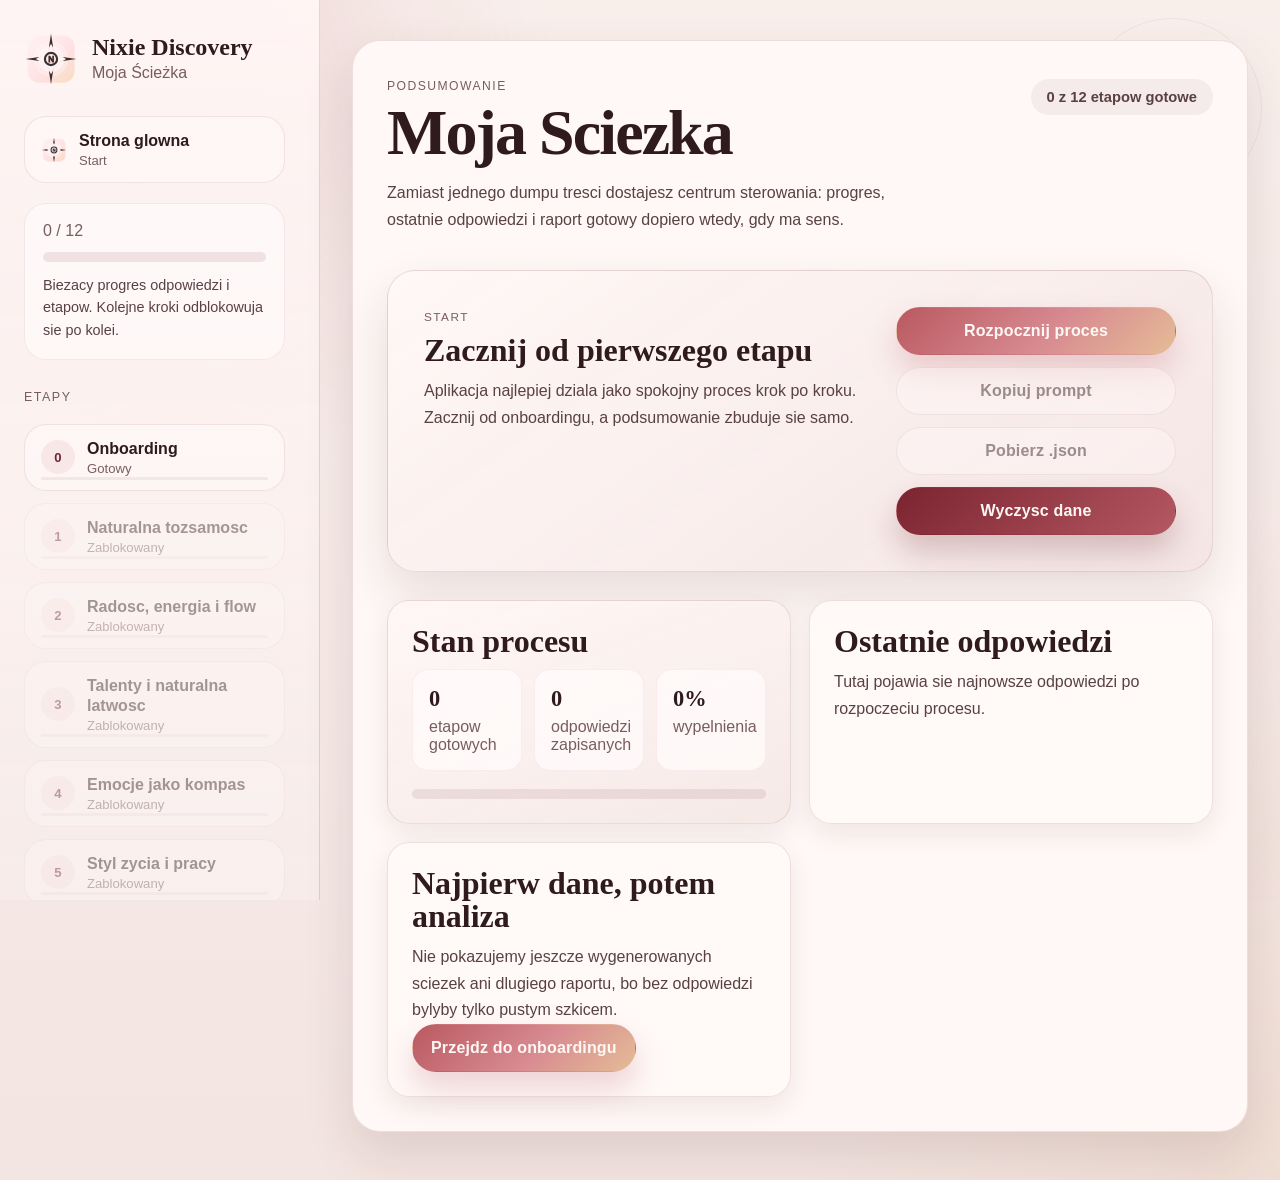
==== summary.html @ 57c24bb7 "feat: create content" ====
<!doctype html>
<html lang="pl">
  <head>
    <meta charset="utf-8" />
    <meta name="viewport" content="width=device-width, initial-scale=1" />
    <title>Podsumowanie | Nixie Discovery</title>
    <link rel="stylesheet" href="./assets/css/reset.css" />
    <link rel="stylesheet" href="./assets/css/tokens.css" />
    <link rel="stylesheet" href="./assets/css/layout.css" />
    <link rel="stylesheet" href="./assets/css/components.css" />
    <link rel="stylesheet" href="./assets/css/navigation.css" />
    <link rel="stylesheet" href="./assets/css/animations.css" />
  </head>
  <body>
    <div id="app">
      <aside class="sidebar" data-component="nav"></aside>
      <main class="main-content">
        <div class="container">
          <section id="phase-root"></section>
        </div>
      </main>
      <nav class="bottom-nav" data-component="nav-mobile"></nav>
    </div>
    <script type="module" src="./assets/js/summary-page.js"></script>
  </body>
</html>
---- assets/css/tokens.css ----
:root {
  --color-cream: #f7ece7;
  --color-ivory: #fff8f5;
  --color-blush: #f2d8d8;
  --color-rose: #d28a8f;
  --color-red: #ba5960;
  --color-burgundy: #6d2730;
  --color-espresso: #2f1a1e;
  --color-gold: #d7b48b;

  --bg-main:
    radial-gradient(circle at top left, rgba(210, 138, 143, 0.18), transparent 24%),
    radial-gradient(circle at bottom right, rgba(215, 180, 139, 0.16), transparent 28%),
    linear-gradient(180deg, #f8efeb 0%, #f6eae7 52%, #f3e5e1 100%);
  --bg-panel: rgba(255, 247, 245, 0.98);
  --bg-panel-strong: #fff8f6;
  --bg-editorial: linear-gradient(145deg, rgba(255, 248, 246, 1), rgba(244, 229, 228, 0.98));
  --bg-input: rgba(255, 252, 251, 0.96);
  --bg-muted: rgba(109, 39, 48, 0.055);

  --text-main: #2f1a1e;
  --text-subtle: #594143;
  --text-soft: #785d5f;
  --text-on-accent: #fff7f3;

  --border-soft: rgba(109, 39, 48, 0.16);
  --border-strong: rgba(109, 39, 48, 0.28);
  --border-accent: rgba(186, 89, 96, 0.38);

  --accent-primary: linear-gradient(135deg, #ba5960 0%, #d78990 54%, #e5bc97 100%);
  --accent-secondary: linear-gradient(135deg, rgba(242, 216, 216, 0.52), rgba(215, 180, 139, 0.2));
  --accent-danger: linear-gradient(135deg, #7b2430 0%, #b45863 100%);
  --focus-ring: rgba(186, 89, 96, 0.2);

  --radius-xl: 28px;
  --radius-lg: 22px;
  --radius-md: 16px;
  --radius-sm: 12px;
  --radius-pill: 999px;

  --shadow-card: 0 22px 50px rgba(63, 26, 31, 0.12);
  --shadow-soft: 0 10px 28px rgba(63, 26, 31, 0.08);
  --shadow-focus: 0 0 0 4px rgba(184, 75, 76, 0.14);

  --font-display: "Iowan Old Style", "Palatino Linotype", "Book Antiqua", Georgia, serif;
  --font-sans: "Avenir Next", "Segoe UI", "Helvetica Neue", Arial, sans-serif;

  --space-1: 4px;
  --space-2: 8px;
  --space-3: 12px;
  --space-4: 16px;
  --space-5: 20px;
  --space-6: 24px;
  --space-8: 32px;
  --space-10: 40px;
  --space-12: 48px;
  --space-16: 64px;

  --container-width: 1140px;
  --sidebar-width: 320px;
  --transition-fast: 160ms ease;
  --transition-standard: 240ms ease;
}

html,
body {
  min-height: 100%;
}

body {
  font-family: var(--font-sans);
  color: var(--text-main);
  background: var(--bg-main);
}
---- assets/css/layout.css ----
body::before,
body::after {
  content: "";
  position: fixed;
  pointer-events: none;
  z-index: 0;
}

body::before {
  inset: 0;
  background:
    radial-gradient(circle at 14% 12%, rgba(210, 138, 143, 0.16), transparent 28%),
    radial-gradient(circle at 82% 82%, rgba(215, 180, 139, 0.14), transparent 24%);
}

body::after {
  top: 18px;
  right: 18px;
  width: 180px;
  height: 180px;
  border-radius: 50%;
  border: 1px solid rgba(109, 39, 48, 0.08);
  opacity: 0.75;
}

#app {
  position: relative;
  z-index: 1;
  min-height: 100vh;
  display: grid;
  grid-template-columns: var(--sidebar-width) minmax(0, 1fr);
}

.sidebar {
  position: sticky;
  top: 0;
  height: 100dvh;
  padding: var(--space-8) var(--space-6);
  background: linear-gradient(180deg, rgba(255, 246, 245, 0.94), rgba(247, 236, 233, 0.9));
  border-right: 1px solid var(--border-soft);
  overflow-y: auto;
  overscroll-behavior: contain;
  scrollbar-gutter: stable;
}

.main-content {
  min-width: 0;
  padding: var(--space-10) var(--space-8) var(--space-12);
}

.container {
  width: min(100%, var(--container-width));
  margin: 0 auto;
}

.phase-shell,
.landing-shell {
  min-height: calc(100vh - 64px);
}

.landing-shell {
  display: grid;
  place-items: center;
  padding: 28px;
}

.landing-card {
  position: relative;
  overflow: hidden;
  width: min(100%, 760px);
  padding: clamp(28px, 5vw, 56px);
  border-radius: var(--radius-xl);
  background: var(--bg-editorial);
  border: 1px solid rgba(109, 39, 48, 0.14);
  box-shadow: var(--shadow-card);
  display: grid;
  gap: 28px;
}

.landing-card::before {
  content: "";
  position: absolute;
  inset: auto -8% -28% auto;
  width: 260px;
  height: 260px;
  border-radius: 50%;
  background: radial-gradient(circle, rgba(210, 138, 143, 0.18), transparent 72%);
}

.landing-hero {
  position: relative;
  display: grid;
  gap: 18px;
}

.eyebrow {
  margin: 0 0 10px;
  text-transform: uppercase;
  letter-spacing: 0.12em;
  font-size: 0.76rem;
  color: var(--text-soft);
}

.brand-mark {
  display: flex;
  align-items: center;
  gap: 18px;
}

.brand-mark img {
  width: 70px;
  height: 70px;
  flex: 0 0 auto;
}

.landing-card h1,
.phase-title-row h1,
.summary-header h1 {
  font-family: var(--font-display);
  letter-spacing: -0.03em;
}

.landing-card h1 {
  margin: 0;
  font-size: clamp(2.8rem, 7vw, 5rem);
  line-height: 0.93;
}

.landing-copy {
  max-width: 48ch;
  margin: 0;
  font-size: 1.05rem;
  line-height: 1.7;
  color: var(--text-subtle);
}

.landing-note {
  margin: 0;
  color: var(--color-burgundy);
  font-family: var(--font-display);
  font-size: 1.18rem;
}

.landing-actions {
  display: grid;
  grid-template-columns: repeat(2, minmax(0, 1fr));
  gap: 14px;
}

.landing-actions .button-hero:last-child {
  grid-column: 1 / -1;
}

.landing-course {
  padding: 18px 20px;
  border-radius: var(--radius-md);
  background: rgba(255, 249, 248, 0.72);
  border: 1px solid rgba(186, 89, 96, 0.1);
}

.landing-course strong {
  display: block;
  margin-bottom: 8px;
  font-size: 1rem;
}

.landing-course p {
  margin: 0;
  color: var(--text-subtle);
  line-height: 1.6;
  font-size: 0.95rem;
}

.phase-header {
  display: grid;
  gap: 16px;
  padding: 4px 0 12px;
}

.phase-title-row {
  display: flex;
  flex-wrap: wrap;
  justify-content: space-between;
  align-items: flex-start;
  gap: 20px;
}

.phase-title-row h1,
.summary-header h1 {
  margin: 0;
  font-size: clamp(2.5rem, 5vw, 4rem);
  line-height: 0.94;
}

.phase-subtitle,
.summary-subtitle {
  max-width: 62ch;
  margin: 0;
  color: var(--text-subtle);
  line-height: 1.7;
  font-size: 1rem;
}

.phase-grid,
.summary-grid,
.summary-collection {
  display: grid;
  gap: 18px;
}

.summary-grid {
  grid-template-columns: repeat(2, minmax(0, 1fr));
  align-items: start;
}

.summary-empty {
  padding: 28px;
  border-radius: var(--radius-lg);
  background: var(--bg-panel);
  box-shadow: var(--shadow-soft);
}

@media (max-width: 1023px) {
  #app {
    grid-template-columns: 1fr;
  }

  .sidebar {
    display: none;
  }

  .main-content {
    padding: 24px 16px 112px;
  }

  .summary-grid {
    grid-template-columns: 1fr;
  }
}

@media (max-width: 720px) {
  .landing-card {
    gap: 22px;
  }

  .landing-actions {
    grid-template-columns: 1fr;
  }

  .landing-actions .button-hero:last-child {
    grid-column: auto;
  }

  .phase-title-row {
    flex-direction: column;
  }
}
---- assets/css/components.css ----
.sr-only {
  position: absolute;
  width: 1px;
  height: 1px;
  padding: 0;
  margin: -1px;
  overflow: hidden;
  clip: rect(0, 0, 0, 0);
  white-space: nowrap;
  border: 0;
}

.button {
  display: inline-flex;
  align-items: center;
  justify-content: center;
  gap: 10px;
  min-height: 48px;
  padding: 0 18px;
  border: 1px solid transparent;
  border-radius: var(--radius-pill);
  font-weight: 700;
  letter-spacing: 0.01em;
  cursor: pointer;
  transition: transform var(--transition-fast), box-shadow var(--transition-fast),
    background var(--transition-fast), border-color var(--transition-fast), color var(--transition-fast);
  user-select: none;
}

.button:hover {
  transform: translateY(-1px);
}

.button:focus-visible {
  outline: none;
  box-shadow: var(--shadow-focus), var(--shadow-soft);
}

.button-primary {
  color: var(--text-on-accent);
  background: var(--accent-primary);
  box-shadow: 0 16px 30px rgba(186, 89, 96, 0.24);
}

.button-secondary {
  color: var(--text-main);
  background: rgba(255, 248, 248, 0.88);
  border-color: var(--border-soft);
}

.button-danger {
  color: var(--text-on-accent);
  background: var(--accent-danger);
  box-shadow: 0 16px 30px rgba(109, 39, 48, 0.24);
}

.button:disabled,
.button.is-disabled,
.button[aria-disabled="true"] {
  opacity: 0.45;
  pointer-events: none;
  box-shadow: none;
}

.button-compact {
  min-height: 40px;
  padding: 0 14px;
}

.button-hero {
  min-height: 56px;
  padding: 0 22px;
}

.phase-shell {
  align-items: start;
}

.phase-panel {
  display: grid;
  gap: 24px;
  padding: clamp(24px, 3vw, 34px);
  border-radius: var(--radius-xl);
  background: var(--bg-panel-strong);
  border: 1px solid rgba(109, 39, 48, 0.12);
  box-shadow: var(--shadow-card);
}

.progress-pill {
  display: inline-flex;
  align-items: center;
  gap: 8px;
  padding: 10px 16px;
  border-radius: var(--radius-pill);
  background: rgba(109, 39, 48, 0.06);
  color: var(--text-subtle);
  font-size: 0.92rem;
  font-weight: 600;
}

.progress-bar {
  width: 100%;
  height: 10px;
  border-radius: var(--radius-pill);
  overflow: hidden;
  background: rgba(109, 39, 48, 0.1);
}

.progress-bar > span {
  display: block;
  height: 100%;
  width: 0;
  border-radius: inherit;
  background: var(--accent-primary);
  transition: width var(--transition-standard);
}

.question-list {
  display: grid;
  gap: 18px;
}

.question-card,
.summary-card {
  position: relative;
  padding: 24px;
  border-radius: var(--radius-lg);
  border: 1px solid rgba(109, 39, 48, 0.12);
  box-shadow: var(--shadow-soft);
}

.question-card {
  background: var(--bg-panel-strong);
}

.info-card {
  background: linear-gradient(145deg, rgba(255, 245, 245, 0.97), rgba(246, 233, 229, 0.95));
}

.summary-card {
  background: rgba(255, 250, 249, 0.86);
}

.summary-hero-card {
  display: grid;
  grid-template-columns: minmax(0, 1.25fr) minmax(280px, 0.75fr);
  gap: 24px;
  padding: clamp(24px, 4vw, 36px);
  border-radius: var(--radius-xl);
  background: var(--bg-editorial);
  border: 1px solid rgba(109, 39, 48, 0.14);
  box-shadow: var(--shadow-card);
}

.summary-kicker,
.card-kicker {
  display: inline-block;
  margin-bottom: 10px;
  text-transform: uppercase;
  letter-spacing: 0.12em;
  font-size: 0.74rem;
  color: var(--text-soft);
}

.summary-hero-copy h2,
.summary-card h2,
.summary-empty h2 {
  margin: 0 0 12px;
  font-family: var(--font-display);
  font-size: clamp(1.4rem, 3vw, 2rem);
  line-height: 1.02;
}

.summary-hero-copy p,
.summary-card p,
.summary-empty p {
  margin: 0;
  color: var(--text-subtle);
  line-height: 1.65;
}

.summary-hero-actions {
  display: grid;
  gap: 12px;
  align-content: start;
}

.summary-screen .summary-grid {
  margin-top: 4px;
}

.summary-progress-card {
  background: linear-gradient(160deg, rgba(255, 247, 246, 0.98), rgba(245, 232, 229, 0.94));
}

.summary-stats {
  display: grid;
  grid-template-columns: repeat(3, minmax(0, 1fr));
  gap: 12px;
  margin-bottom: 18px;
}

.summary-stats div {
  padding: 16px;
  border-radius: var(--radius-md);
  background: rgba(255, 250, 250, 0.82);
  border: 1px solid rgba(186, 89, 96, 0.08);
}

.summary-stats strong {
  display: block;
  margin-bottom: 6px;
  font-size: 1.4rem;
  font-family: var(--font-display);
}

.summary-stats span,
.summary-item small {
  color: var(--text-soft);
}

.summary-empty-state,
.summary-recent-card,
.final-card {
  min-height: 100%;
}

.question-card.is-required-missing {
  outline: 3px solid rgba(184, 75, 76, 0.22);
  outline-offset: 4px;
}

.field-label {
  display: flex;
  align-items: baseline;
  justify-content: space-between;
  gap: 12px;
  margin-bottom: 12px;
  padding-right: 54px;
}

.field-label-text,
.field-label > span {
  font-size: 1rem;
  font-weight: 700;
  line-height: 1.35;
}

.field-label small {
  color: var(--text-soft);
  font-weight: 600;
  font-size: 0.8rem;
  text-transform: uppercase;
  letter-spacing: 0.08em;
}

.field-help {
  margin: 0 0 14px;
  color: var(--text-subtle);
  font-size: 0.96rem;
  line-height: 1.65;
}

.field-control {
  width: 100%;
  min-height: 54px;
  padding: 14px 16px;
  border-radius: var(--radius-md);
  border: 1px solid rgba(109, 39, 48, 0.16);
  background: var(--bg-input);
  color: var(--text-main);
  transition: border-color var(--transition-fast), box-shadow var(--transition-fast),
    background var(--transition-fast);
}

.field-control:hover {
  border-color: rgba(109, 39, 48, 0.26);
}

.field-control:focus,
.field-control:focus-visible {
  outline: none;
  border-color: var(--color-red);
  box-shadow: var(--shadow-focus);
}

textarea.field-control,
.prompt-output {
  min-height: 180px;
  resize: vertical;
}

select.field-control {
  appearance: none;
  -webkit-appearance: none;
  -moz-appearance: none;
  background-image:
    linear-gradient(45deg, transparent 50%, var(--color-burgundy) 50%),
    linear-gradient(135deg, var(--color-burgundy) 50%, transparent 50%);
  background-position:
    calc(100% - 22px) calc(50% - 3px),
    calc(100% - 16px) calc(50% - 3px);
  background-size: 6px 6px, 6px 6px;
  background-repeat: no-repeat;
  padding-right: 44px;
}

.choice-fieldset {
  margin: 0;
  padding: 0;
  border: 0;
}

.choice-group {
  display: grid;
  gap: 10px;
}

.choice-item {
  display: flex;
  align-items: flex-start;
  gap: 12px;
  padding: 14px 16px;
  border-radius: var(--radius-md);
  background: rgba(255, 250, 249, 0.88);
  border: 1px solid rgba(109, 39, 48, 0.12);
  transition: border-color var(--transition-fast), background var(--transition-fast),
    box-shadow var(--transition-fast), transform var(--transition-fast);
}

.choice-item:hover {
  transform: translateY(-1px);
  border-color: rgba(184, 75, 76, 0.34);
}

.choice-item:focus-within {
  border-color: var(--color-red);
  box-shadow: var(--shadow-focus);
}

.choice-item input {
  appearance: none;
  width: 20px;
  height: 20px;
  margin-top: 1px;
  flex: 0 0 auto;
  border: 1.5px solid rgba(109, 39, 48, 0.34);
  background: rgba(255, 255, 255, 0.96);
  box-shadow: inset 0 0 0 2px rgba(255, 255, 255, 0.96);
  transition: transform var(--transition-fast), background var(--transition-fast),
    border-color var(--transition-fast), box-shadow var(--transition-fast);
}

.choice-item input[type="radio"] {
  border-radius: 999px;
}

.choice-item input[type="checkbox"] {
  border-radius: 7px;
}

.choice-item input:checked {
  border-color: var(--color-red);
  background: linear-gradient(135deg, #d36d62, #e0b37f);
}

.choice-item input[type="checkbox"]:checked {
  box-shadow: inset 0 0 0 3px rgba(255, 255, 255, 0.94);
}

.choice-item input[type="radio"]:checked {
  box-shadow: inset 0 0 0 5px rgba(255, 255, 255, 0.94);
}

.choice-item[data-selected="true"] {
  border-color: rgba(186, 89, 96, 0.42);
  background: linear-gradient(180deg, rgba(255, 247, 246, 0.99), rgba(247, 234, 232, 0.97));
  box-shadow: 0 12px 24px rgba(109, 39, 48, 0.08);
}

.choice-item span {
  line-height: 1.5;
}

.field-status {
  min-height: 20px;
  margin-top: 10px;
  color: var(--text-soft);
  font-size: 0.82rem;
  opacity: 0;
  transition: opacity var(--transition-fast);
}

.field-status.is-visible {
  opacity: 1;
}

.copy-button {
  position: absolute;
  top: 18px;
  right: 18px;
  display: grid;
  place-items: center;
  width: 40px;
  height: 40px;
  padding: 0;
  border: 1px solid rgba(109, 39, 48, 0.08);
  border-radius: 50%;
  background: rgba(255, 249, 249, 0.86);
  color: var(--color-red);
  cursor: pointer;
  transition: transform var(--transition-fast), background var(--transition-fast),
    border-color var(--transition-fast), color var(--transition-fast);
}

.copy-button:hover {
  transform: translateY(-1px);
  border-color: rgba(184, 75, 76, 0.24);
  background: rgba(255, 255, 255, 0.96);
}

.copy-button:focus-visible {
  outline: none;
  box-shadow: var(--shadow-focus);
}

.copy-button.is-copied {
  color: var(--color-burgundy);
}

.copy-hint {
  position: absolute;
  top: 18px;
  right: 66px;
  padding: 8px 12px;
  border-radius: var(--radius-pill);
  background: rgba(255, 248, 248, 0.96);
  border: 1px solid rgba(184, 75, 76, 0.18);
  color: var(--color-red);
  font-size: 0.8rem;
  font-weight: 700;
  box-shadow: var(--shadow-soft);
  transition: opacity 180ms ease, transform 180ms ease;
}

.copy-hint.is-hidden {
  opacity: 0;
  transform: translateX(4px);
}

.copy-icon {
  width: 16px;
  height: 16px;
  fill: currentColor;
}

.rating-control {
  display: grid;
  gap: 12px;
}

.rating-range {
  padding: 8px 0;
  accent-color: var(--color-red);
}

.rating-scale {
  display: flex;
  align-items: center;
  justify-content: space-between;
  color: var(--text-soft);
  font-size: 0.92rem;
}

.rating-scale strong {
  display: inline-grid;
  place-items: center;
  min-width: 46px;
  min-height: 36px;
  border-radius: var(--radius-pill);
  background: rgba(255, 255, 255, 0.9);
  color: var(--text-main);
}

.phase-actions,
.summary-toolbar {
  display: flex;
  flex-wrap: wrap;
  gap: 12px;
}

.generated-section {
  display: grid;
  gap: 18px;
}

.report-box {
  margin: 0;
  white-space: pre-wrap;
  font-family: var(--font-sans);
  line-height: 1.65;
  color: var(--text-subtle);
}

.summary-detail {
  margin-top: 14px;
}

.summary-detail summary {
  cursor: pointer;
  font-weight: 700;
  color: var(--text-main);
}

.summary-detail[open] summary {
  margin-bottom: 14px;
}

.card-header {
  display: flex;
  justify-content: space-between;
  gap: 16px;
  align-items: flex-start;
}

.summary-item {
  padding: 14px 0;
  border-top: 1px solid rgba(109, 39, 48, 0.1);
}

.summary-item:first-child {
  border-top: 0;
  padding-top: 0;
}

.summary-item h3 {
  margin: 0 0 6px;
  font-size: 0.98rem;
}

.summary-item p {
  margin: 0 0 6px;
  color: var(--text-subtle);
  line-height: 1.6;
  white-space: pre-wrap;
}

.summary-empty-copy,
.soft-warning {
  color: var(--text-soft);
  line-height: 1.6;
}

.summary-count {
  color: var(--text-soft);
}

.path-card,
.final-card {
  display: grid;
  gap: 12px;
}

.path-card ul,
.final-card ul,
.generated-card ul {
  margin: 0;
  padding-left: 20px;
  color: var(--text-subtle);
  line-height: 1.6;
}

.path-card-header {
  display: flex;
  justify-content: space-between;
  gap: 14px;
  align-items: flex-start;
}

.score-badge {
  display: inline-flex;
  align-items: center;
  justify-content: center;
  min-width: 44px;
  min-height: 44px;
  padding: 0 12px;
  border-radius: var(--radius-pill);
  background: rgba(210, 138, 143, 0.16);
  color: var(--color-burgundy);
  font-weight: 700;
}

@media (max-width: 900px) {
  .summary-hero-card {
    grid-template-columns: 1fr;
  }

  .summary-stats {
    grid-template-columns: 1fr;
  }

  .card-header {
    flex-direction: column;
  }
}
---- assets/css/navigation.css ----
.sidebar-nav {
  display: grid;
  gap: 12px;
}

.sidebar-brand {
  display: grid;
  grid-template-columns: 54px minmax(0, 1fr);
  gap: 14px;
  align-items: center;
  margin-bottom: 18px;
}

.sidebar-brand strong {
  display: block;
  font-family: var(--font-display);
  font-size: 1.5rem;
}

.sidebar-brand span {
  color: var(--text-soft);
  line-height: 1.5;
}

.nav-brand-logo {
  width: 54px;
  height: 54px;
  flex: 0 0 auto;
}

.nav-brand-logo-inline {
  width: 26px;
  height: 26px;
}

.nav-section-title {
  margin: 18px 0 8px;
  color: var(--text-soft);
  font-size: 0.78rem;
  text-transform: uppercase;
  letter-spacing: 0.12em;
}

.nav-link {
  position: relative;
  display: flex;
  align-items: center;
  gap: 12px;
  min-height: 66px;
  padding: 14px 16px;
  border-radius: var(--radius-lg);
  color: var(--text-main);
  background: rgba(255, 248, 248, 0.78);
  border: 1px solid rgba(109, 39, 48, 0.1);
  transition: transform var(--transition-fast), border-color var(--transition-fast),
    background var(--transition-fast), box-shadow var(--transition-fast);
}

.nav-link:hover {
  transform: translateY(-1px);
  border-color: rgba(184, 75, 76, 0.22);
  box-shadow: var(--shadow-soft);
}

.nav-link:focus-visible {
  outline: none;
  box-shadow: var(--shadow-focus), var(--shadow-soft);
}

.nav-link.is-active {
  background: linear-gradient(135deg, rgba(255, 248, 247, 0.99), rgba(245, 233, 231, 0.97));
  border-color: rgba(186, 89, 96, 0.24);
}

.nav-link.is-ready .nav-index {
  background: rgba(242, 216, 216, 0.52);
}

.nav-link.is-disabled {
  opacity: 0.42;
  pointer-events: none;
}

.nav-link-home {
  justify-content: flex-start;
}

.nav-index {
  display: grid;
  place-items: center;
  width: 34px;
  height: 34px;
  flex: 0 0 auto;
  border-radius: 50%;
  background: rgba(210, 138, 143, 0.14);
  color: var(--color-burgundy);
  font-size: 0.82rem;
  font-weight: 800;
}

.nav-copy {
  display: grid;
  gap: 2px;
  min-width: 0;
  flex: 1 1 auto;
}

.nav-title {
  min-width: 0;
  font-weight: 700;
  line-height: 1.25;
}

.nav-meta {
  color: var(--text-soft);
  font-size: 0.82rem;
}

.nav-progress {
  position: absolute;
  left: 16px;
  right: 16px;
  bottom: 10px;
  height: 3px;
  overflow: hidden;
  border-radius: var(--radius-pill);
  background: rgba(109, 39, 48, 0.08);
}

.nav-progress > span {
  display: block;
  width: 0;
  height: 100%;
  border-radius: inherit;
  background: var(--accent-primary);
  transition: width var(--transition-standard);
}

.sidebar-progress {
  display: grid;
  gap: 12px;
  margin-top: 8px;
  padding: 18px;
  border-radius: var(--radius-lg);
  background: rgba(255, 249, 249, 0.82);
  border: 1px solid rgba(109, 39, 48, 0.08);
}

.sidebar-hint {
  margin: 0;
  color: var(--text-subtle);
  font-size: 0.9rem;
  line-height: 1.55;
}

.bottom-nav {
  display: none;
}

@media (max-width: 1023px) {
  .bottom-nav {
    position: fixed;
    left: 0;
    right: 0;
    bottom: 0;
    display: block;
    padding: 0;
    z-index: 30;
  }

  .mobile-nav {
    display: grid;
    gap: 10px;
    padding: 10px 10px max(10px, env(safe-area-inset-bottom));
    border-radius: 24px 24px 0 0;
    background: rgba(255, 247, 247, 0.97);
    border-top: 1px solid rgba(109, 39, 48, 0.12);
    box-shadow: 0 -16px 34px rgba(63, 26, 31, 0.12);
  }

  .mobile-nav-bar {
    display: grid;
    grid-template-columns: auto minmax(0, 1fr) auto;
    gap: 12px;
    align-items: center;
  }

  .mobile-home-link {
    display: grid;
    place-items: center;
    width: 42px;
    height: 42px;
    border-radius: 50%;
    background: rgba(210, 138, 143, 0.12);
    border: 1px solid rgba(109, 39, 48, 0.08);
  }

  .mobile-nav-current {
    display: grid;
    gap: 2px;
    min-width: 0;
  }

  .mobile-nav-current strong {
    font-size: 1rem;
    line-height: 1.2;
  }

  .mobile-nav-current span,
  .mobile-nav-eyebrow {
    color: var(--text-soft);
    font-size: 0.8rem;
  }

  .mobile-nav-eyebrow {
    text-transform: uppercase;
    letter-spacing: 0.12em;
  }

  .mobile-nav-toggle {
    display: grid;
    place-items: center;
    width: 44px;
    height: 44px;
    border: 1px solid rgba(109, 39, 48, 0.08);
    border-radius: 50%;
    background: rgba(255, 249, 249, 0.9);
    color: var(--color-burgundy);
    cursor: pointer;
  }

  .mobile-nav-toggle:focus-visible {
    outline: none;
    box-shadow: var(--shadow-focus);
  }

  .mobile-nav-toggle .nav-chevron {
    width: 22px;
    height: 22px;
    fill: currentColor;
    transition: transform var(--transition-standard);
  }

  .mobile-nav[data-open="true"] .mobile-nav-toggle .nav-chevron {
    transform: rotate(180deg);
  }

  .mobile-nav-progress {
    width: 100%;
    height: 4px;
    border-radius: var(--radius-pill);
    overflow: hidden;
    background: rgba(109, 39, 48, 0.08);
  }

  .mobile-nav-progress > span {
    display: block;
    height: 100%;
    width: 0;
    background: var(--accent-primary);
    transition: width var(--transition-standard);
  }

  .mobile-nav-drawer {
    display: grid;
    gap: 8px;
    overflow: hidden;
    max-height: 0;
    opacity: 0;
    transform: translateY(8px);
    transition: opacity var(--transition-standard), transform var(--transition-standard), max-height var(--transition-standard);
  }

  .mobile-nav[data-open="true"] .mobile-nav-drawer {
    max-height: 420px;
    opacity: 1;
    transform: translateY(0);
    overflow-y: auto;
  }

  .mobile-nav-drawer .nav-link {
    min-height: 58px;
    padding: 12px 14px;
  }

  .mobile-nav-drawer .nav-progress {
    bottom: 6px;
  }

  .mobile-nav-drawer .nav-copy {
    padding-bottom: 4px;
  }
}
---- assets/css/animations.css ----
.fade-in-up {
  animation: fade-in-up 320ms ease both;
}

.fade-in-stagger > * {
  animation: fade-in-up 320ms ease both;
}

.fade-in-stagger > *:nth-child(1) { animation-delay: 40ms; }
.fade-in-stagger > *:nth-child(2) { animation-delay: 80ms; }
.fade-in-stagger > *:nth-child(3) { animation-delay: 120ms; }
.fade-in-stagger > *:nth-child(4) { animation-delay: 160ms; }
.fade-in-stagger > *:nth-child(5) { animation-delay: 200ms; }

@keyframes fade-in-up {
  from {
    opacity: 0;
    transform: translateY(10px);
  }
  to {
    opacity: 1;
    transform: translateY(0);
  }
}

@media (prefers-reduced-motion: reduce) {
  *,
  *::before,
  *::after {
    animation-duration: 0.01ms !important;
    animation-iteration-count: 1 !important;
    transition-duration: 0.01ms !important;
    scroll-behavior: auto !important;
  }
}
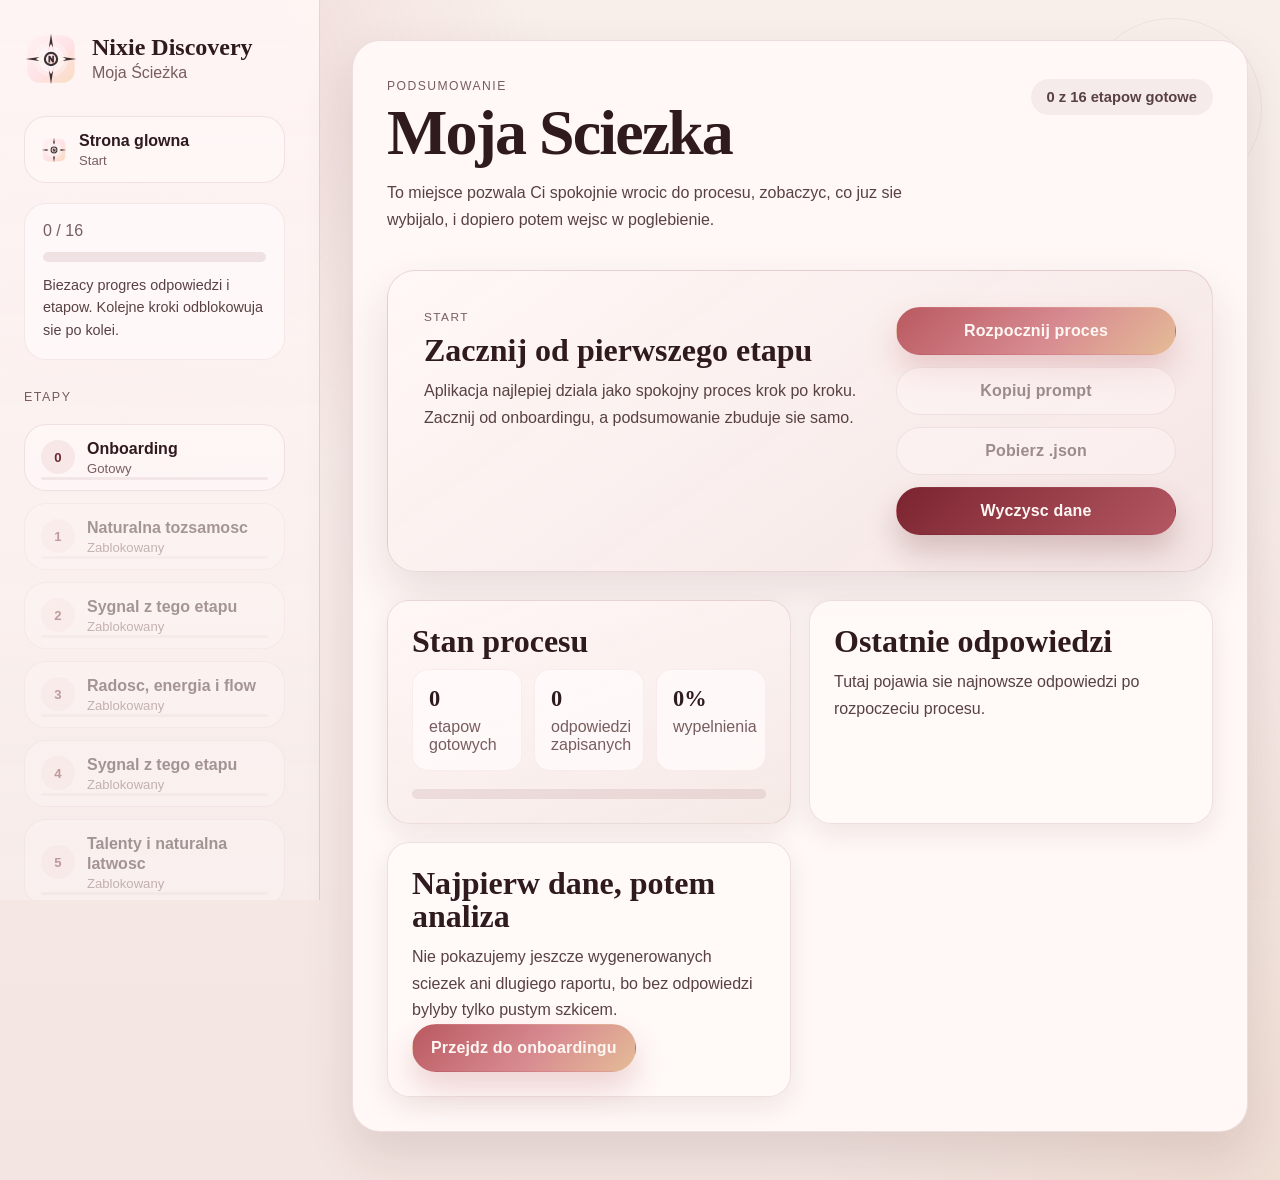
==== commit 339dfe8b: "feat: improve content" ====
--- a/summary.html
+++ b/summary.html
@@ -3,7 +3,9 @@
   <head>
     <meta charset="utf-8" />
     <meta name="viewport" content="width=device-width, initial-scale=1" />
+    <meta name="theme-color" content="#FFF3F4" />
     <title>Podsumowanie | Nixie Discovery</title>
+    <link rel="icon" href="./assets/logo.svg" type="image/svg+xml" sizes="any" />
     <link rel="stylesheet" href="./assets/css/reset.css" />
     <link rel="stylesheet" href="./assets/css/tokens.css" />
     <link rel="stylesheet" href="./assets/css/layout.css" />
--- a/assets/css/components.css
+++ b/assets/css/components.css
@@ -489,8 +489,65 @@
   gap: 12px;
 }
 
+.phase-actions [data-next-phase] {
+  margin-left: auto;
+}
+
 .generated-section {
   display: grid;
+  gap: 18px;
+}
+
+.final-tabs-shell {
+  display: grid;
+  gap: 18px;
+  grid-column: 1 / -1;
+}
+
+.final-tabs {
+  display: inline-flex;
+  flex-wrap: wrap;
+  gap: 10px;
+  padding: 8px;
+  border-radius: var(--radius-lg);
+  background: rgba(255, 246, 245, 0.82);
+  border: 1px solid rgba(109, 39, 48, 0.08);
+}
+
+.final-tab-button {
+  display: inline-flex;
+  align-items: center;
+  justify-content: center;
+  min-height: 44px;
+  padding: 0 16px;
+  border: 0;
+  border-radius: var(--radius-pill);
+  background: transparent;
+  color: var(--text-soft);
+  font-weight: 700;
+  cursor: pointer;
+  transition: background var(--transition-fast), color var(--transition-fast), box-shadow var(--transition-fast);
+}
+
+.final-tab-button[data-active="true"] {
+  background: rgba(255, 255, 255, 0.95);
+  color: var(--text-main);
+  box-shadow: var(--shadow-soft);
+}
+
+.final-tab-button:focus-visible {
+  outline: none;
+  box-shadow: var(--shadow-focus);
+}
+
+.final-tab-panel {
+  display: grid;
+  gap: 18px;
+}
+
+.final-report-grid {
+  display: grid;
+  grid-template-columns: repeat(2, minmax(0, 1fr));
   gap: 18px;
 }
 
@@ -561,13 +618,24 @@
   gap: 12px;
 }
 
+.checkpoint-card {
+  background: linear-gradient(180deg, rgba(255, 249, 248, 0.95), rgba(249, 239, 236, 0.9));
+}
+
 .path-card ul,
 .final-card ul,
-.generated-card ul {
+.generated-card ul,
+.checkpoint-card ul {
   margin: 0;
   padding-left: 20px;
   color: var(--text-subtle);
   line-height: 1.6;
+}
+
+.summary-card h3,
+.path-card h3 {
+  margin: 0 0 8px;
+  font-size: 1rem;
 }
 
 .path-card-header {
@@ -581,13 +649,39 @@
   display: inline-flex;
   align-items: center;
   justify-content: center;
-  min-width: 44px;
+  min-width: 120px;
   min-height: 44px;
   padding: 0 12px;
   border-radius: var(--radius-pill);
   background: rgba(210, 138, 143, 0.16);
   color: var(--color-burgundy);
   font-weight: 700;
+  font-size: 0.82rem;
+  text-align: center;
+  line-height: 1.3;
+}
+
+.experiment-days {
+  display: grid;
+  gap: 12px;
+  margin: 0;
+  padding-left: 20px;
+}
+
+.experiment-days li {
+  display: grid;
+  gap: 6px;
+}
+
+.experiment-days span,
+.experiment-days small {
+  color: var(--text-subtle);
+  line-height: 1.55;
+}
+
+.final-toolbar {
+  padding-top: 8px;
+  border-top: 1px solid rgba(109, 39, 48, 0.08);
 }
 
 @media (max-width: 900px) {
@@ -602,4 +696,8 @@
   .card-header {
     flex-direction: column;
   }
-}
+
+  .final-report-grid {
+    grid-template-columns: 1fr;
+  }
+}
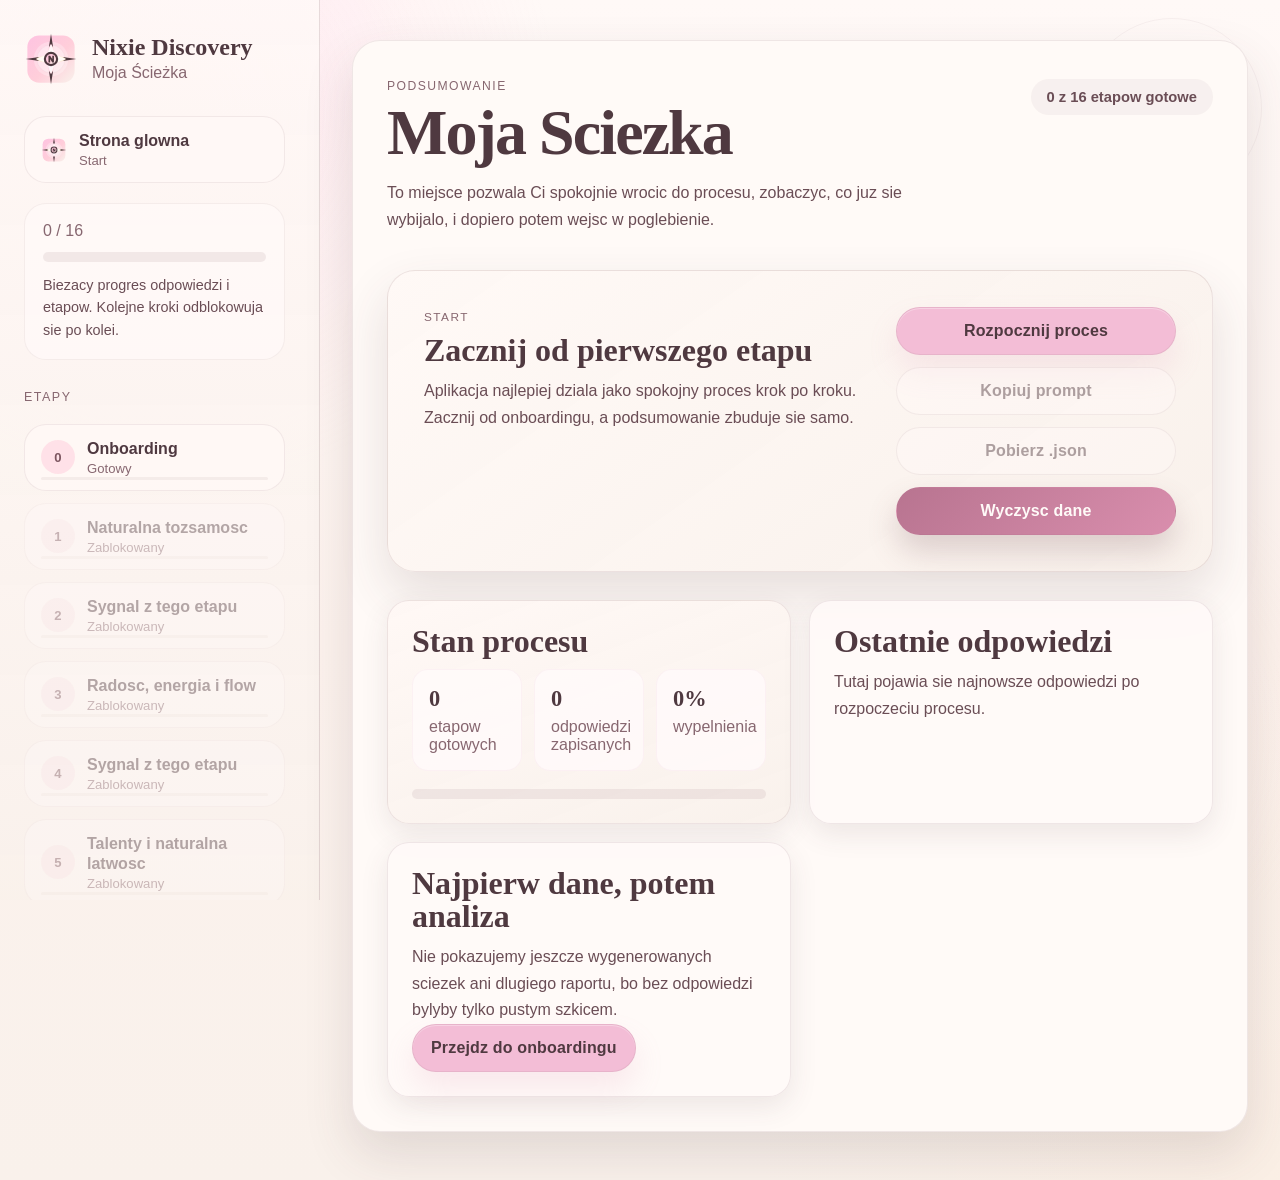
==== commit 16b0f9b6: "feat: change palette color" ====
--- a/summary.html
+++ b/summary.html
@@ -3,7 +3,7 @@
   <head>
     <meta charset="utf-8" />
     <meta name="viewport" content="width=device-width, initial-scale=1" />
-    <meta name="theme-color" content="#FFF3F4" />
+    <meta name="theme-color" content="#FFF9F6" />
     <title>Podsumowanie | Nixie Discovery</title>
     <link rel="icon" href="./assets/logo.svg" type="image/svg+xml" sizes="any" />
     <link rel="stylesheet" href="./assets/css/reset.css" />
--- a/assets/css/tokens.css
+++ b/assets/css/tokens.css
@@ -1,36 +1,62 @@
 :root {
-  --color-cream: #f7ece7;
-  --color-ivory: #fff8f5;
-  --color-blush: #f2d8d8;
-  --color-rose: #d28a8f;
-  --color-red: #ba5960;
-  --color-burgundy: #6d2730;
-  --color-espresso: #2f1a1e;
-  --color-gold: #d7b48b;
+  --color-cream: #f9f1eb;
+  --color-ivory: #fff9f6;
+  --color-blush: #ffceda;
+  --color-rose: #f3bdd6;
+  --color-red: #d98ead;
+  --color-burgundy: #7d5660;
+  --color-espresso: #4f3940;
+  --color-gold: #fef1c8;
+
+  --rgb-accent: 217, 142, 173;
+  --rgb-accent-soft: 254, 195, 225;
+  --rgb-accent-soft-2: 255, 206, 218;
+  --rgb-warm: 255, 231, 207;
+  --rgb-ink: 79, 57, 64;
+  --rgb-ink-strong: 125, 86, 96;
 
   --bg-main:
-    radial-gradient(circle at top left, rgba(210, 138, 143, 0.18), transparent 24%),
-    radial-gradient(circle at bottom right, rgba(215, 180, 139, 0.16), transparent 28%),
-    linear-gradient(180deg, #f8efeb 0%, #f6eae7 52%, #f3e5e1 100%);
-  --bg-panel: rgba(255, 247, 245, 0.98);
-  --bg-panel-strong: #fff8f6;
-  --bg-editorial: linear-gradient(145deg, rgba(255, 248, 246, 1), rgba(244, 229, 228, 0.98));
-  --bg-input: rgba(255, 252, 251, 0.96);
-  --bg-muted: rgba(109, 39, 48, 0.055);
+    radial-gradient(circle at top left, rgba(var(--rgb-accent-soft), 0.26), transparent 24%),
+    radial-gradient(circle at bottom right, rgba(var(--rgb-warm), 0.22), transparent 30%),
+    linear-gradient(180deg, #fff9f7 0%, #fcf2ed 54%, #f9f1eb 100%);
+  --bg-panel: rgba(255, 249, 246, 0.98);
+  --bg-panel-strong: #fffaf7;
+  --bg-editorial: linear-gradient(145deg, rgba(255, 249, 246, 1), rgba(249, 241, 235, 0.98));
+  --bg-input: rgba(255, 252, 249, 0.96);
+  --bg-muted: rgba(var(--rgb-ink), 0.055);
 
-  --text-main: #2f1a1e;
-  --text-subtle: #594143;
-  --text-soft: #785d5f;
-  --text-on-accent: #fff7f3;
+  --text-main: #4f3940;
+  --text-subtle: #6a4d55;
+  --text-soft: #876770;
+  --text-on-accent: #fffaf8;
 
-  --border-soft: rgba(109, 39, 48, 0.16);
-  --border-strong: rgba(109, 39, 48, 0.28);
-  --border-accent: rgba(186, 89, 96, 0.38);
+  --border-soft: rgba(var(--rgb-ink-strong), 0.18);
+  --border-strong: rgba(var(--rgb-ink-strong), 0.32);
+  --border-accent: rgba(var(--rgb-accent), 0.38);
 
-  --accent-primary: linear-gradient(135deg, #ba5960 0%, #d78990 54%, #e5bc97 100%);
-  --accent-secondary: linear-gradient(135deg, rgba(242, 216, 216, 0.52), rgba(215, 180, 139, 0.2));
-  --accent-danger: linear-gradient(135deg, #7b2430 0%, #b45863 100%);
-  --focus-ring: rgba(186, 89, 96, 0.2);
+  --accent-primary: linear-gradient(135deg, #d98ead 0%, #fec3e1 48%, #ffe7cf 100%);
+  --accent-secondary: linear-gradient(135deg, rgba(var(--rgb-accent-soft-2), 0.56), rgba(var(--rgb-warm), 0.3));
+  --accent-danger: linear-gradient(135deg, #b87490 0%, #d98ead 100%);
+  --focus-ring: rgba(var(--rgb-accent), 0.22);
+
+  --surface-soft: rgba(var(--rgb-ink-strong), 0.06);
+  --surface-soft-strong: rgba(var(--rgb-ink-strong), 0.1);
+  --surface-accent-soft: rgba(var(--rgb-accent), 0.08);
+  --surface-accent: rgba(var(--rgb-accent), 0.14);
+  --surface-accent-strong: rgba(var(--rgb-accent), 0.18);
+  --surface-warm: rgba(var(--rgb-warm), 0.5);
+  --surface-page: rgba(255, 249, 248, 0.82);
+  --surface-page-strong: rgba(255, 247, 244, 0.94);
+  --surface-page-soft: rgba(255, 249, 247, 0.72);
+  --surface-white: rgba(255, 250, 249, 0.86);
+  --surface-white-strong: rgba(255, 250, 250, 0.82);
+
+  --outline-accent: rgba(var(--rgb-accent), 0.24);
+  --outline-accent-strong: rgba(var(--rgb-accent), 0.34);
+
+  --color-accent: var(--color-red);
+  --color-primary: var(--color-red);
+  --color-secondary: #ffe7cf;
 
   --radius-xl: 28px;
   --radius-lg: 22px;
@@ -38,9 +64,9 @@
   --radius-sm: 12px;
   --radius-pill: 999px;
 
-  --shadow-card: 0 22px 50px rgba(63, 26, 31, 0.12);
-  --shadow-soft: 0 10px 28px rgba(63, 26, 31, 0.08);
-  --shadow-focus: 0 0 0 4px rgba(184, 75, 76, 0.14);
+  --shadow-card: 0 22px 50px rgba(var(--rgb-ink), 0.14);
+  --shadow-soft: 0 10px 28px rgba(var(--rgb-ink), 0.1);
+  --shadow-focus: 0 0 0 4px rgba(var(--rgb-accent), 0.16);
 
   --font-display: "Iowan Old Style", "Palatino Linotype", "Book Antiqua", Georgia, serif;
   --font-sans: "Avenir Next", "Segoe UI", "Helvetica Neue", Arial, sans-serif;
--- a/assets/css/layout.css
+++ b/assets/css/layout.css
@@ -9,8 +9,8 @@
 body::before {
   inset: 0;
   background:
-    radial-gradient(circle at 14% 12%, rgba(210, 138, 143, 0.16), transparent 28%),
-    radial-gradient(circle at 82% 82%, rgba(215, 180, 139, 0.14), transparent 24%);
+    radial-gradient(circle at 14% 12%, rgba(var(--rgb-accent-soft), 0.22), transparent 28%),
+    radial-gradient(circle at 82% 82%, rgba(var(--rgb-warm), 0.2), transparent 24%);
 }
 
 body::after {
@@ -19,7 +19,7 @@
   width: 180px;
   height: 180px;
   border-radius: 50%;
-  border: 1px solid rgba(109, 39, 48, 0.08);
+  border: 1px solid rgba(var(--rgb-ink-strong), 0.08);
   opacity: 0.75;
 }
 
@@ -36,7 +36,7 @@
   top: 0;
   height: 100dvh;
   padding: var(--space-8) var(--space-6);
-  background: linear-gradient(180deg, rgba(255, 246, 245, 0.94), rgba(247, 236, 233, 0.9));
+  background: linear-gradient(180deg, rgba(255, 248, 246, 0.94), rgba(249, 241, 235, 0.9));
   border-right: 1px solid var(--border-soft);
   overflow-y: auto;
   overscroll-behavior: contain;
@@ -71,7 +71,7 @@
   padding: clamp(28px, 5vw, 56px);
   border-radius: var(--radius-xl);
   background: var(--bg-editorial);
-  border: 1px solid rgba(109, 39, 48, 0.14);
+  border: 1px solid rgba(var(--rgb-ink-strong), 0.14);
   box-shadow: var(--shadow-card);
   display: grid;
   gap: 28px;
@@ -84,7 +84,7 @@
   width: 260px;
   height: 260px;
   border-radius: 50%;
-  background: radial-gradient(circle, rgba(210, 138, 143, 0.18), transparent 72%);
+  background: radial-gradient(circle, rgba(var(--rgb-accent-soft), 0.24), transparent 72%);
 }
 
 .landing-hero {
@@ -154,8 +154,8 @@
 .landing-course {
   padding: 18px 20px;
   border-radius: var(--radius-md);
-  background: rgba(255, 249, 248, 0.72);
-  border: 1px solid rgba(186, 89, 96, 0.1);
+  background: var(--surface-page-soft);
+  border: 1px solid rgba(var(--rgb-accent), 0.1);
 }
 
 .landing-course strong {
--- a/assets/css/components.css
+++ b/assets/css/components.css
@@ -37,21 +37,26 @@
 }
 
 .button-primary {
-  color: var(--text-on-accent);
-  background: var(--accent-primary);
-  box-shadow: 0 16px 30px rgba(186, 89, 96, 0.24);
+  color: var(--text-main);
+  background: var(--color-rose);
+  border-color: rgba(var(--rgb-ink-strong), 0.1);
+  box-shadow: 0 16px 30px rgba(var(--rgb-accent), 0.16), inset 0 1px 0 rgba(255, 255, 255, 0.32);
+}
+
+.button-primary:hover {
+  background: #efb7d2;
 }
 
 .button-secondary {
   color: var(--text-main);
-  background: rgba(255, 248, 248, 0.88);
+  background: rgba(255, 249, 247, 0.88);
   border-color: var(--border-soft);
 }
 
 .button-danger {
   color: var(--text-on-accent);
   background: var(--accent-danger);
-  box-shadow: 0 16px 30px rgba(109, 39, 48, 0.24);
+  box-shadow: 0 16px 30px rgba(var(--rgb-ink-strong), 0.24);
 }
 
 .button:disabled,
@@ -82,7 +87,7 @@
   padding: clamp(24px, 3vw, 34px);
   border-radius: var(--radius-xl);
   background: var(--bg-panel-strong);
-  border: 1px solid rgba(109, 39, 48, 0.12);
+  border: 1px solid rgba(var(--rgb-ink-strong), 0.12);
   box-shadow: var(--shadow-card);
 }
 
@@ -92,7 +97,7 @@
   gap: 8px;
   padding: 10px 16px;
   border-radius: var(--radius-pill);
-  background: rgba(109, 39, 48, 0.06);
+  background: var(--surface-soft);
   color: var(--text-subtle);
   font-size: 0.92rem;
   font-weight: 600;
@@ -103,7 +108,7 @@
   height: 10px;
   border-radius: var(--radius-pill);
   overflow: hidden;
-  background: rgba(109, 39, 48, 0.1);
+  background: var(--surface-soft-strong);
 }
 
 .progress-bar > span {
@@ -125,7 +130,7 @@
   position: relative;
   padding: 24px;
   border-radius: var(--radius-lg);
-  border: 1px solid rgba(109, 39, 48, 0.12);
+  border: 1px solid rgba(var(--rgb-ink-strong), 0.12);
   box-shadow: var(--shadow-soft);
 }
 
@@ -134,11 +139,11 @@
 }
 
 .info-card {
-  background: linear-gradient(145deg, rgba(255, 245, 245, 0.97), rgba(246, 233, 229, 0.95));
+  background: linear-gradient(145deg, rgba(255, 247, 244, 0.97), rgba(249, 241, 235, 0.95));
 }
 
 .summary-card {
-  background: rgba(255, 250, 249, 0.86);
+  background: var(--surface-white);
 }
 
 .summary-hero-card {
@@ -148,7 +153,7 @@
   padding: clamp(24px, 4vw, 36px);
   border-radius: var(--radius-xl);
   background: var(--bg-editorial);
-  border: 1px solid rgba(109, 39, 48, 0.14);
+  border: 1px solid rgba(var(--rgb-ink-strong), 0.14);
   box-shadow: var(--shadow-card);
 }
 
@@ -190,7 +195,7 @@
 }
 
 .summary-progress-card {
-  background: linear-gradient(160deg, rgba(255, 247, 246, 0.98), rgba(245, 232, 229, 0.94));
+  background: linear-gradient(160deg, rgba(255, 248, 245, 0.98), rgba(249, 241, 235, 0.94));
 }
 
 .summary-stats {
@@ -203,8 +208,8 @@
 .summary-stats div {
   padding: 16px;
   border-radius: var(--radius-md);
-  background: rgba(255, 250, 250, 0.82);
-  border: 1px solid rgba(186, 89, 96, 0.08);
+  background: var(--surface-white-strong);
+  border: 1px solid var(--surface-accent-soft);
 }
 
 .summary-stats strong {
@@ -226,7 +231,7 @@
 }
 
 .question-card.is-required-missing {
-  outline: 3px solid rgba(184, 75, 76, 0.22);
+  outline: 3px solid var(--outline-accent);
   outline-offset: 4px;
 }
 
@@ -266,7 +271,7 @@
   min-height: 54px;
   padding: 14px 16px;
   border-radius: var(--radius-md);
-  border: 1px solid rgba(109, 39, 48, 0.16);
+  border: 1px solid var(--border-soft);
   background: var(--bg-input);
   color: var(--text-main);
   transition: border-color var(--transition-fast), box-shadow var(--transition-fast),
@@ -274,7 +279,7 @@
 }
 
 .field-control:hover {
-  border-color: rgba(109, 39, 48, 0.26);
+  border-color: rgba(var(--rgb-ink-strong), 0.26);
 }
 
 .field-control:focus,
@@ -322,15 +327,15 @@
   gap: 12px;
   padding: 14px 16px;
   border-radius: var(--radius-md);
-  background: rgba(255, 250, 249, 0.88);
-  border: 1px solid rgba(109, 39, 48, 0.12);
+  background: rgba(255, 250, 248, 0.88);
+  border: 1px solid rgba(var(--rgb-ink-strong), 0.12);
   transition: border-color var(--transition-fast), background var(--transition-fast),
     box-shadow var(--transition-fast), transform var(--transition-fast);
 }
 
 .choice-item:hover {
   transform: translateY(-1px);
-  border-color: rgba(184, 75, 76, 0.34);
+  border-color: var(--outline-accent-strong);
 }
 
 .choice-item:focus-within {
@@ -344,7 +349,7 @@
   height: 20px;
   margin-top: 1px;
   flex: 0 0 auto;
-  border: 1.5px solid rgba(109, 39, 48, 0.34);
+  border: 1.5px solid rgba(var(--rgb-ink-strong), 0.34);
   background: rgba(255, 255, 255, 0.96);
   box-shadow: inset 0 0 0 2px rgba(255, 255, 255, 0.96);
   transition: transform var(--transition-fast), background var(--transition-fast),
@@ -361,7 +366,7 @@
 
 .choice-item input:checked {
   border-color: var(--color-red);
-  background: linear-gradient(135deg, #d36d62, #e0b37f);
+  background: linear-gradient(135deg, var(--color-red), #ffe7cf);
 }
 
 .choice-item input[type="checkbox"]:checked {
@@ -373,9 +378,9 @@
 }
 
 .choice-item[data-selected="true"] {
-  border-color: rgba(186, 89, 96, 0.42);
-  background: linear-gradient(180deg, rgba(255, 247, 246, 0.99), rgba(247, 234, 232, 0.97));
-  box-shadow: 0 12px 24px rgba(109, 39, 48, 0.08);
+  border-color: rgba(var(--rgb-accent), 0.42);
+  background: linear-gradient(180deg, rgba(255, 248, 246, 0.99), rgba(251, 240, 235, 0.97));
+  box-shadow: 0 12px 24px rgba(var(--rgb-ink), 0.08);
 }
 
 .choice-item span {
@@ -404,9 +409,9 @@
   width: 40px;
   height: 40px;
   padding: 0;
-  border: 1px solid rgba(109, 39, 48, 0.08);
+  border: 1px solid rgba(var(--rgb-ink-strong), 0.08);
   border-radius: 50%;
-  background: rgba(255, 249, 249, 0.86);
+  background: var(--surface-white);
   color: var(--color-red);
   cursor: pointer;
   transition: transform var(--transition-fast), background var(--transition-fast),
@@ -415,7 +420,7 @@
 
 .copy-button:hover {
   transform: translateY(-1px);
-  border-color: rgba(184, 75, 76, 0.24);
+  border-color: var(--outline-accent);
   background: rgba(255, 255, 255, 0.96);
 }
 
@@ -434,8 +439,8 @@
   right: 66px;
   padding: 8px 12px;
   border-radius: var(--radius-pill);
-  background: rgba(255, 248, 248, 0.96);
-  border: 1px solid rgba(184, 75, 76, 0.18);
+  background: rgba(255, 249, 247, 0.96);
+  border: 1px solid rgba(var(--rgb-accent), 0.18);
   color: var(--color-red);
   font-size: 0.8rem;
   font-weight: 700;
@@ -510,8 +515,8 @@
   gap: 10px;
   padding: 8px;
   border-radius: var(--radius-lg);
-  background: rgba(255, 246, 245, 0.82);
-  border: 1px solid rgba(109, 39, 48, 0.08);
+  background: var(--surface-page);
+  border: 1px solid rgba(var(--rgb-ink-strong), 0.08);
 }
 
 .final-tab-button {
@@ -582,7 +587,7 @@
 
 .summary-item {
   padding: 14px 0;
-  border-top: 1px solid rgba(109, 39, 48, 0.1);
+  border-top: 1px solid rgba(var(--rgb-ink-strong), 0.1);
 }
 
 .summary-item:first-child {
@@ -619,7 +624,7 @@
 }
 
 .checkpoint-card {
-  background: linear-gradient(180deg, rgba(255, 249, 248, 0.95), rgba(249, 239, 236, 0.9));
+  background: linear-gradient(180deg, rgba(255, 249, 247, 0.95), rgba(249, 241, 235, 0.9));
 }
 
 .path-card ul,
@@ -653,7 +658,7 @@
   min-height: 44px;
   padding: 0 12px;
   border-radius: var(--radius-pill);
-  background: rgba(210, 138, 143, 0.16);
+  background: var(--surface-accent);
   color: var(--color-burgundy);
   font-weight: 700;
   font-size: 0.82rem;
@@ -681,7 +686,7 @@
 
 .final-toolbar {
   padding-top: 8px;
-  border-top: 1px solid rgba(109, 39, 48, 0.08);
+  border-top: 1px solid rgba(var(--rgb-ink-strong), 0.08);
 }
 
 @media (max-width: 900px) {
--- a/assets/css/navigation.css
+++ b/assets/css/navigation.css
@@ -50,15 +50,15 @@
   padding: 14px 16px;
   border-radius: var(--radius-lg);
   color: var(--text-main);
-  background: rgba(255, 248, 248, 0.78);
-  border: 1px solid rgba(109, 39, 48, 0.1);
+  background: rgba(255, 249, 247, 0.78);
+  border: 1px solid rgba(var(--rgb-ink-strong), 0.1);
   transition: transform var(--transition-fast), border-color var(--transition-fast),
     background var(--transition-fast), box-shadow var(--transition-fast);
 }
 
 .nav-link:hover {
   transform: translateY(-1px);
-  border-color: rgba(184, 75, 76, 0.22);
+  border-color: var(--outline-accent);
   box-shadow: var(--shadow-soft);
 }
 
@@ -68,12 +68,12 @@
 }
 
 .nav-link.is-active {
-  background: linear-gradient(135deg, rgba(255, 248, 247, 0.99), rgba(245, 233, 231, 0.97));
-  border-color: rgba(186, 89, 96, 0.24);
+  background: linear-gradient(135deg, rgba(255, 249, 247, 0.99), rgba(249, 241, 235, 0.97));
+  border-color: var(--outline-accent);
 }
 
 .nav-link.is-ready .nav-index {
-  background: rgba(242, 216, 216, 0.52);
+  background: rgba(var(--rgb-accent-soft-2), 0.52);
 }
 
 .nav-link.is-disabled {
@@ -92,7 +92,7 @@
   height: 34px;
   flex: 0 0 auto;
   border-radius: 50%;
-  background: rgba(210, 138, 143, 0.14);
+  background: var(--surface-accent);
   color: var(--color-burgundy);
   font-size: 0.82rem;
   font-weight: 800;
@@ -124,7 +124,7 @@
   height: 3px;
   overflow: hidden;
   border-radius: var(--radius-pill);
-  background: rgba(109, 39, 48, 0.08);
+  background: rgba(var(--rgb-ink-strong), 0.08);
 }
 
 .nav-progress > span {
@@ -142,8 +142,8 @@
   margin-top: 8px;
   padding: 18px;
   border-radius: var(--radius-lg);
-  background: rgba(255, 249, 249, 0.82);
-  border: 1px solid rgba(109, 39, 48, 0.08);
+  background: var(--surface-page);
+  border: 1px solid rgba(var(--rgb-ink-strong), 0.08);
 }
 
 .sidebar-hint {
@@ -173,9 +173,9 @@
     gap: 10px;
     padding: 10px 10px max(10px, env(safe-area-inset-bottom));
     border-radius: 24px 24px 0 0;
-    background: rgba(255, 247, 247, 0.97);
-    border-top: 1px solid rgba(109, 39, 48, 0.12);
-    box-shadow: 0 -16px 34px rgba(63, 26, 31, 0.12);
+    background: rgba(255, 248, 246, 0.97);
+    border-top: 1px solid rgba(var(--rgb-ink-strong), 0.12);
+    box-shadow: 0 -16px 34px rgba(var(--rgb-ink), 0.12);
   }
 
   .mobile-nav-bar {
@@ -191,8 +191,8 @@
     width: 42px;
     height: 42px;
     border-radius: 50%;
-    background: rgba(210, 138, 143, 0.12);
-    border: 1px solid rgba(109, 39, 48, 0.08);
+    background: rgba(var(--rgb-accent-soft), 0.16);
+    border: 1px solid rgba(var(--rgb-ink-strong), 0.08);
   }
 
   .mobile-nav-current {
@@ -222,9 +222,9 @@
     place-items: center;
     width: 44px;
     height: 44px;
-    border: 1px solid rgba(109, 39, 48, 0.08);
+    border: 1px solid rgba(var(--rgb-ink-strong), 0.08);
     border-radius: 50%;
-    background: rgba(255, 249, 249, 0.9);
+    background: rgba(255, 249, 247, 0.9);
     color: var(--color-burgundy);
     cursor: pointer;
   }
@@ -250,7 +250,7 @@
     height: 4px;
     border-radius: var(--radius-pill);
     overflow: hidden;
-    background: rgba(109, 39, 48, 0.08);
+    background: rgba(var(--rgb-ink-strong), 0.08);
   }
 
   .mobile-nav-progress > span {
